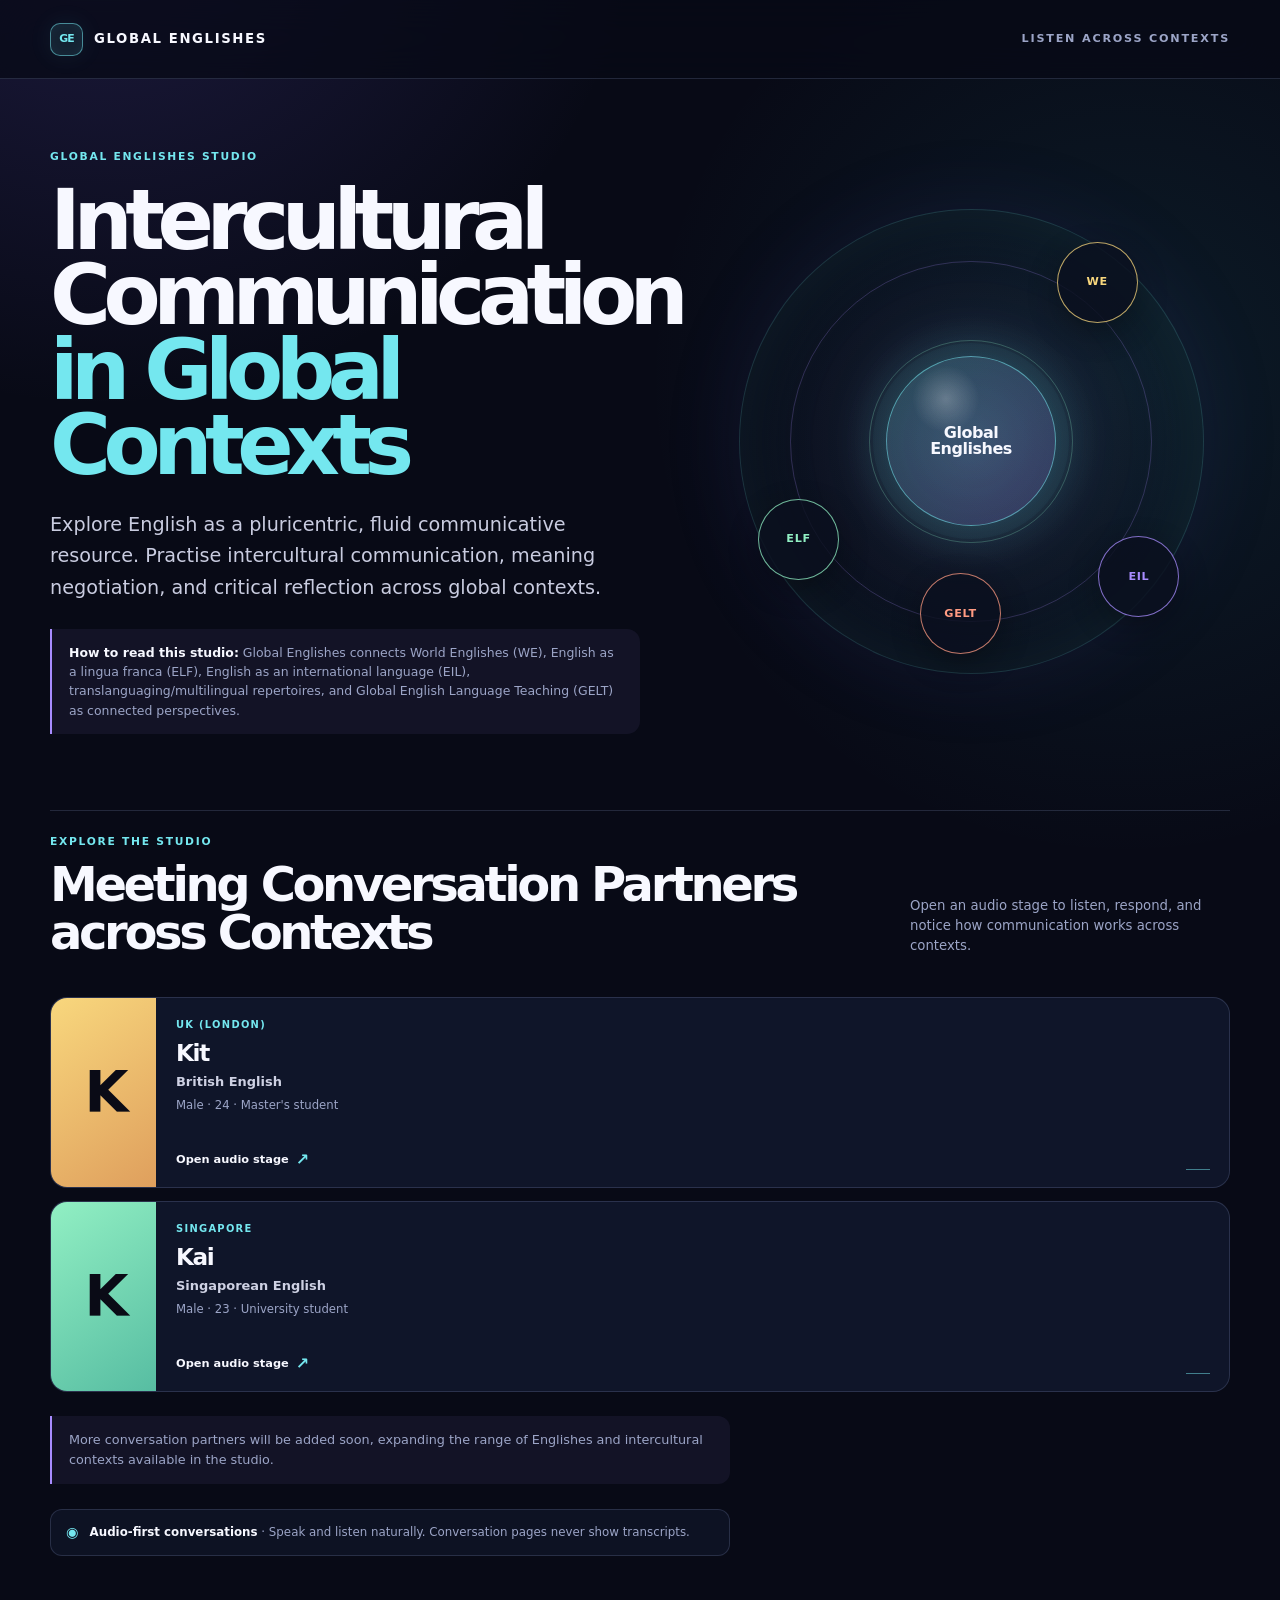
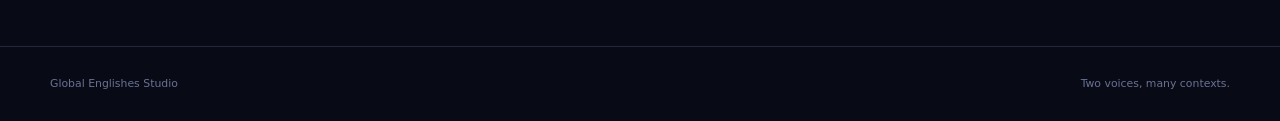
==== apps/model1_web/static/index.html @ b13c1e73 "Build Global Englishes Deepgram classroom web" ====
<!doctype html>
<html lang="en">
<head>
  <meta charset="utf-8">
  <meta name="viewport" content="width=device-width, initial-scale=1">
  <meta name="description" content="Explore Global Englishes through five audio-first learning personas.">
  <title>Global Englishes</title>
  <link rel="stylesheet" href="styles.css">
  <script src="portal.js" defer></script>
</head>
<body>
  <a class="skip-link" href="#main-content">Skip to conversation partners</a>

  <header class="site-header">
    <div class="shell header-inner">
      <a class="wordmark" href="./" aria-label="Global Englishes home">
        <span class="wordmark-mark" aria-hidden="true">GE</span>
        <span>Global Englishes</span>
      </a>
      <p class="header-tagline">Listen across contexts</p>
    </div>
  </header>

  <main id="main-content">
    <section class="hero shell" aria-labelledby="page-title">
      <div class="hero-copy">
        <p class="eyebrow">Global Englishes Studio</p>
        <h1 id="page-title" aria-label="Intercultural Communication in Global Contexts">Intercultural Communication <span>in Global Contexts</span></h1>
        <p class="hero-intro">
          Explore English as a pluricentric, fluid communicative resource. Practise
          intercultural communication, meaning negotiation, and critical reflection
          across global contexts.
        </p>
        <p class="category-note">
          <strong>How to read this studio:</strong> Global Englishes connects World Englishes
          (WE), English as a lingua franca (ELF), English as an international language (EIL),
          translanguaging/multilingual repertoires, and Global English Language Teaching
          (GELT) as connected perspectives.
        </p>
      </div>
      <div class="hero-orbit" aria-hidden="true">
        <span class="orbit orbit-we">WE</span>
        <span class="orbit orbit-elf">ELF</span>
        <span class="orbit orbit-eil">EIL</span>
        <span class="orbit orbit-gelt">GELT</span>
        <span class="orbit-center">Global<br>Englishes</span>
      </div>
    </section>

    <section class="portal shell" aria-labelledby="explore-heading">
      <div class="section-heading">
        <div>
          <p class="eyebrow">Explore the studio</p>
          <h2 id="explore-heading">Meeting Conversation Partners across Contexts</h2>
        </div>
        <p class="section-description">Open an audio stage to listen, respond, and notice how communication works across contexts.</p>
      </div>

      <div class="persona-grid" aria-label="Global Englishes conversation partners">
        <a class="persona-card" data-persona-id="deepgram_kit" href="/personas/deepgram-kit/">
          <span class="persona-monogram monogram-kit" aria-hidden="true">K</span>
          <span class="persona-card-content">
            <span class="persona-location">UK (London)</span>
            <span class="persona-name">Kit</span>
            <span class="persona-variety">British English</span>
            <span class="persona-context">Male · 24 · Master's student</span>
            <span class="persona-link">Open audio stage <span aria-hidden="true">↗</span></span>
          </span>
        </a>
        <a class="persona-card" data-persona-id="deepgram_kai" href="/personas/deepgram-kai/">
          <span class="persona-monogram monogram-kai" aria-hidden="true">K</span>
          <span class="persona-card-content">
            <span class="persona-location">Singapore</span>
            <span class="persona-name">Kai</span>
            <span class="persona-variety">Singaporean English</span>
            <span class="persona-context">Male · 23 · University student</span>
            <span class="persona-link">Open audio stage <span aria-hidden="true">↗</span></span>
          </span>
        </a>
      </div>

      <p class="coming-soon-note">More conversation partners will be added soon, expanding the range of Englishes and intercultural contexts available in the studio.</p>

      <p class="audio-note" role="note"><span class="audio-note-icon" aria-hidden="true">◉</span><span><strong>Audio-first conversations</strong> · Speak and listen naturally. Conversation pages never show transcripts.</span></p>
    </section>
  </main>

  <footer class="site-footer">
    <div class="shell footer-inner">
      <p>Global Englishes Studio</p>
      <p>Two voices, many contexts.</p>
    </div>
  </footer>
</body>
</html>
---- apps/model1_web/static/styles.css ----
:root {
  color-scheme: dark;
  --ink: #f7f8ff;
  --muted: #9ca5c7;
  --dim: #697293;
  --bg: #080a16;
  --panel: #11162a;
  --panel-strong: #151c35;
  --panel-soft: rgba(17, 22, 42, .78);
  --line: rgba(181, 196, 255, .16);
  --line-strong: rgba(181, 196, 255, .3);
  --cyan: #74e7ef;
  --mint: #91efc3;
  --violet: #a88cff;
  --coral: #ff9b82;
  --yellow: #f8d77d;
  --shadow: 0 24px 70px rgba(0, 0, 0, .35);
  --shell: 1180px;
}

* {
  box-sizing: border-box;
}

html {
  min-width: 320px;
  scroll-behavior: smooth;
}

body {
  min-height: 100vh;
  margin: 0;
  color: var(--ink);
  background:
    radial-gradient(circle at 8% -8%, rgba(105, 86, 212, .23), transparent 34rem),
    radial-gradient(circle at 88% 22%, rgba(47, 183, 197, .1), transparent 30rem),
    var(--bg);
  font-family: Inter, ui-sans-serif, system-ui, -apple-system, BlinkMacSystemFont, "Segoe UI", sans-serif;
  line-height: 1.5;
  text-rendering: optimizeLegibility;
}

body::before {
  position: fixed;
  inset: 0;
  z-index: -1;
  pointer-events: none;
  content: "";
  opacity: .17;
  background-image: linear-gradient(rgba(255, 255, 255, .025) 1px, transparent 1px), linear-gradient(90deg, rgba(255, 255, 255, .025) 1px, transparent 1px);
  background-size: 48px 48px;
  mask-image: linear-gradient(to bottom, black, transparent 88%);
}

[hidden] {
  display: none !important;
}

button,
a,
input,
select {
  -webkit-tap-highlight-color: transparent;
}

button,
input,
select {
  font: inherit;
}

a {
  color: inherit;
}

.shell {
  width: min(calc(100% - 48px), var(--shell));
  margin-inline: auto;
}

.skip-link {
  position: fixed;
  top: 14px;
  left: 18px;
  z-index: 10;
  padding: 9px 13px;
  border: 1px solid var(--cyan);
  border-radius: 999px;
  color: #051015;
  background: var(--cyan);
  font-size: .78rem;
  font-weight: 800;
  text-decoration: none;
  transform: translateY(-180%);
  transition: transform .2s ease;
}

.skip-link:focus {
  transform: translateY(0);
}

.site-header {
  border-bottom: 1px solid var(--line);
  background: rgba(8, 10, 22, .74);
  backdrop-filter: blur(18px);
}

.header-inner {
  display: flex;
  min-height: 78px;
  align-items: center;
  justify-content: space-between;
  gap: 20px;
}

.wordmark {
  display: inline-flex;
  align-items: center;
  gap: 11px;
  color: var(--ink);
  font-size: .83rem;
  font-weight: 780;
  letter-spacing: .12em;
  text-decoration: none;
  text-transform: uppercase;
}

.wordmark-mark {
  display: grid;
  width: 33px;
  height: 33px;
  place-items: center;
  border: 1px solid rgba(116, 231, 239, .55);
  border-radius: 10px;
  color: var(--cyan);
  background: rgba(116, 231, 239, .08);
  box-shadow: inset 0 0 20px rgba(116, 231, 239, .08), 0 0 24px rgba(116, 231, 239, .08);
  font-size: .68rem;
  letter-spacing: -.08em;
}

.header-tagline {
  margin: 0;
  color: var(--muted);
  font-size: .7rem;
  font-weight: 650;
  letter-spacing: .16em;
  text-transform: uppercase;
}

.eyebrow {
  margin: 0;
  color: var(--cyan);
  font-size: .67rem;
  font-weight: 800;
  letter-spacing: .16em;
  text-transform: uppercase;
}

/* Portal */
.hero {
  display: grid;
  min-height: 590px;
  grid-template-columns: minmax(0, 1.08fr) minmax(350px, .92fr);
  align-items: center;
  gap: 54px;
  padding-block: 70px 76px;
}

.hero-copy {
  position: relative;
  z-index: 1;
  max-width: 670px;
}

.hero h1 {
  max-width: 760px;
  margin: 19px 0 25px;
  color: var(--ink);
  font-size: clamp(2.9rem, 6.5vw, 6.2rem);
  font-weight: 760;
  letter-spacing: -.09em;
  line-height: .9;
}

.hero h1 span {
  color: var(--cyan);
}

.hero-intro {
  max-width: 590px;
  margin: 0;
  color: #c9cce0;
  font-size: clamp(1rem, 1.8vw, 1.2rem);
  line-height: 1.65;
}

.category-note {
  max-width: 590px;
  margin: 25px 0 0;
  padding: 14px 17px;
  border-left: 2px solid var(--violet);
  border-radius: 0 13px 13px 0;
  color: var(--muted);
  background: rgba(168, 140, 255, .07);
  font-size: .78rem;
  line-height: 1.55;
}

.category-note strong {
  color: var(--ink);
}

.hero-orbit {
  position: relative;
  width: min(100%, 465px);
  aspect-ratio: 1;
  margin-inline: auto;
  border: 1px solid rgba(116, 231, 239, .18);
  border-radius: 50%;
  background: radial-gradient(circle at 50% 50%, rgba(116, 231, 239, .12), transparent 39%), radial-gradient(circle at 50% 50%, rgba(168, 140, 255, .1), transparent 68%);
  box-shadow: inset 0 0 85px rgba(116, 231, 239, .08), 0 0 80px rgba(78, 61, 168, .13);
}

.hero-orbit::before,
.hero-orbit::after {
  position: absolute;
  inset: 11%;
  border: 1px solid rgba(168, 140, 255, .23);
  border-radius: 50%;
  content: "";
}

.hero-orbit::after {
  inset: 28%;
  border-color: rgba(145, 239, 195, .26);
}

.orbit {
  position: absolute;
  z-index: 1;
  display: grid;
  width: 81px;
  height: 81px;
  place-items: center;
  border: 1px solid var(--line-strong);
  border-radius: 50%;
  color: var(--ink);
  background: rgba(11, 16, 31, .82);
  box-shadow: 0 10px 30px rgba(0, 0, 0, .3);
  font-size: .7rem;
  font-weight: 780;
  letter-spacing: .06em;
  text-transform: uppercase;
}

.orbit-we {
  top: 7%;
  right: 14%;
  border-color: rgba(248, 215, 125, .75);
  color: var(--yellow);
}

.orbit-elf {
  bottom: 20%;
  left: 4%;
  border-color: rgba(145, 239, 195, .75);
  color: var(--mint);
}

.orbit-eil {
  right: 5%;
  bottom: 12%;
  border-color: rgba(168, 140, 255, .75);
  color: var(--violet);
}

.orbit-gelt {
  bottom: 4%;
  left: 39%;
  border-color: rgba(255, 155, 130, .75);
  color: var(--coral);
}

.orbit-center {
  position: absolute;
  top: 50%;
  left: 50%;
  display: grid;
  width: 170px;
  height: 170px;
  place-items: center;
  border: 1px solid rgba(116, 231, 239, .55);
  border-radius: 50%;
  color: var(--ink);
  background: radial-gradient(circle at 35% 25%, rgba(255, 255, 255, .25), transparent 20%), linear-gradient(135deg, rgba(116, 231, 239, .22), rgba(168, 140, 255, .22));
  box-shadow: 0 0 0 13px rgba(116, 231, 239, .035), 0 0 65px rgba(116, 231, 239, .2);
  font-size: 1rem;
  font-weight: 760;
  letter-spacing: -.03em;
  line-height: 1.05;
  text-align: center;
  transform: translate(-50%, -50%);
}

.portal {
  padding-bottom: 90px;
}

.section-heading {
  display: flex;
  align-items: end;
  justify-content: space-between;
  gap: 30px;
  padding-block: 23px;
  border-top: 1px solid var(--line);
}

.section-heading h2 {
  margin: 10px 0 0;
  font-size: clamp(1.8rem, 4vw, 3rem);
  letter-spacing: -.07em;
  line-height: 1;
}

.section-description {
  max-width: 320px;
  margin: 0;
  color: var(--muted);
  font-size: .83rem;
}

.wordmark:focus-visible,
.persona-card:focus-visible,
.back-link:focus-visible,
.conversation-button:focus-visible,
.field-control:focus-visible {
  outline: 2px solid var(--cyan);
  outline-offset: 4px;
}

.persona-grid {
  display: grid;
  grid-template-columns: minmax(0, 1fr);
  gap: 13px;
  padding-top: 18px;
}

.persona-card {
  position: relative;
  display: flex;
  min-height: 191px;
  align-items: stretch;
  overflow: hidden;
  border: 1px solid var(--line);
  border-radius: 17px;
  color: var(--ink);
  background: rgba(21, 28, 53, .65);
  text-decoration: none;
  transition: border-color .22s ease, box-shadow .22s ease, transform .22s ease, background .22s ease;
}

.persona-card::after {
  position: absolute;
  right: 19px;
  bottom: 17px;
  width: 24px;
  height: 1px;
  background: var(--cyan);
  content: "";
  opacity: .5;
  transition: width .22s ease;
}

.persona-card:hover {
  border-color: rgba(116, 231, 239, .6);
  background: rgba(25, 35, 65, .87);
  box-shadow: 0 16px 40px rgba(0, 0, 0, .28), 0 0 0 1px rgba(116, 231, 239, .1);
  transform: translateY(-4px);
}

.persona-card:hover::after {
  width: 45px;
  opacity: 1;
}

.persona-monogram {
  display: grid;
  width: 105px;
  flex: 0 0 105px;
  min-height: 100%;
  place-items: center;
  color: #0a0b16;
  background: linear-gradient(145deg, var(--yellow), #df9f5d);
  font-size: 3.55rem;
  font-weight: 780;
  letter-spacing: -.11em;
}

.monogram-kai {
  background: linear-gradient(145deg, var(--mint), #57bda2);
}

.monogram-mei {
  background: linear-gradient(145deg, #c6b4ff, #8870db);
}

.monogram-ayu {
  background: linear-gradient(145deg, #a9d9ff, #6d93df);
}

.monogram-hana {
  background: linear-gradient(145deg, #f5a5cd, #ca6fa7);
}

.persona-card-content {
  display: flex;
  min-width: 0;
  flex: 1;
  flex-direction: column;
  padding: 20px 20px 19px;
}

.persona-location {
  margin-bottom: 8px;
  color: var(--cyan);
  font-size: .62rem;
  font-weight: 800;
  letter-spacing: .13em;
  text-transform: uppercase;
}

.persona-name {
  color: var(--ink);
  font-size: 1.45rem;
  font-weight: 740;
  letter-spacing: -.06em;
  line-height: 1;
}

.persona-variety {
  margin-top: 8px;
  color: #ced1e3;
  font-size: .81rem;
  font-weight: 650;
}

.persona-context {
  margin-top: 5px;
  color: var(--muted);
  font-size: .73rem;
}

.persona-link {
  display: inline-flex;
  align-items: center;
  gap: 7px;
  margin-top: auto;
  padding-top: 18px;
  color: var(--ink);
  font-size: .71rem;
  font-weight: 780;
}

.persona-link span {
  color: var(--cyan);
  font-size: 1rem;
  line-height: 1;
}

.coming-soon-note {
  max-width: 680px;
  margin: 24px 0 0;
  padding: 14px 17px;
  border-left: 2px solid var(--violet);
  border-radius: 0 12px 12px 0;
  color: var(--muted);
  background: rgba(168, 140, 255, .07);
  font-size: .8rem;
  line-height: 1.55;
}

.audio-note {
  display: flex;
  max-width: 680px;
  align-items: center;
  gap: 11px;
  margin: 25px 0 0;
  padding: 12px 15px;
  border: 1px solid var(--line);
  border-radius: 12px;
  color: var(--muted);
  background: rgba(17, 22, 42, .7);
  font-size: .74rem;
}

.audio-note strong {
  color: var(--ink);
}

.audio-note-icon {
  color: var(--cyan);
  font-size: .9rem;
}

.site-footer {
  border-top: 1px solid var(--line);
  color: var(--dim);
  font-size: .68rem;
}

.footer-inner {
  display: flex;
  min-height: 74px;
  align-items: center;
  justify-content: space-between;
  gap: 18px;
}

.footer-inner p {
  margin: 0;
}

/* Audio agent stage */
.conversation-page {
  position: relative;
  padding-block: 42px 86px;
}

.persona-topbar {
  display: flex;
  align-items: center;
  justify-content: space-between;
  gap: 18px;
  margin-bottom: 52px;
}

.back-link {
  display: inline-flex;
  align-items: center;
  gap: 8px;
  color: var(--muted);
  font-size: .75rem;
  font-weight: 750;
  text-decoration: none;
}

.back-link:hover {
  color: var(--ink);
}

.back-link span {
  color: var(--cyan);
  font-size: 1.1rem;
}

.voice-label {
  padding: 7px 11px;
  border: 1px solid var(--line);
  border-radius: 999px;
  color: var(--muted);
  background: rgba(17, 22, 42, .7);
  font-size: .62rem;
  font-weight: 800;
  letter-spacing: .14em;
  text-transform: uppercase;
}

.audio-stage {
  display: grid;
  grid-template-columns: minmax(0, .98fr) minmax(370px, 1.02fr);
  align-items: center;
  gap: clamp(40px, 7vw, 100px);
}

.identity-panel {
  max-width: 580px;
}

.identity-kicker {
  margin: 0 0 19px;
  color: var(--mint);
  font-size: .68rem;
  font-weight: 800;
  letter-spacing: .18em;
  text-transform: uppercase;
}

.identity-heading {
  display: flex;
  align-items: center;
  gap: 17px;
}

.identity-heading h1 {
  margin: 0;
  font-size: clamp(3.7rem, 8vw, 7.4rem);
  font-weight: 760;
  letter-spacing: -.11em;
  line-height: .84;
}

.identity-meta {
  margin: 24px 0 0;
  color: var(--ink);
  font-size: .92rem;
  font-weight: 700;
}

.identity-copy {
  max-width: 490px;
  margin: 13px 0 0;
  color: var(--muted);
  font-size: .94rem;
  line-height: 1.68;
}

.persona-orb {
  position: relative;
  display: grid;
  width: min(100%, 390px);
  aspect-ratio: 1;
  margin: 47px auto 0;
  place-items: center;
  border: 1px solid rgba(116, 231, 239, .38);
  border-radius: 50%;
  background: radial-gradient(circle at 34% 22%, rgba(255, 255, 255, .22), transparent 13%), radial-gradient(circle at 45% 55%, rgba(116, 231, 239, .26), transparent 38%), linear-gradient(145deg, rgba(72, 55, 165, .56), rgba(20, 48, 89, .46));
  box-shadow: 0 0 0 16px rgba(116, 231, 239, .035), 0 0 0 46px rgba(168, 140, 255, .025), inset 14px -22px 50px rgba(3, 4, 13, .34), 0 0 100px rgba(87, 113, 255, .2);
}

.persona-orb::before,
.persona-orb::after {
  position: absolute;
  border: 1px solid rgba(116, 231, 239, .32);
  border-radius: 50%;
  content: "";
  transform: rotate(-28deg) scaleY(.28);
}

.persona-orb::before {
  inset: -13%;
}

.persona-orb::after {
  inset: -22%;
  border-color: rgba(168, 140, 255, .28);
  transform: rotate(54deg) scaleY(.22);
}

.persona-avatar {
  isolation: isolate;
}

.persona-avatar-image {
  position: relative;
  z-index: 1;
  display: block;
  width: 82%;
  height: 94%;
  object-fit: contain;
  object-position: center bottom;
  filter: drop-shadow(0 18px 22px rgba(0, 0, 0, .28));
}

.orb-monogram {
  position: relative;
  z-index: 1;
  display: grid;
  width: 132px;
  height: 132px;
  place-items: center;
  border: 1px solid rgba(255, 255, 255, .4);
  border-radius: 38% 62% 48% 52%;
  color: var(--ink);
  background: rgba(8, 10, 22, .2);
  box-shadow: inset 0 0 25px rgba(255, 255, 255, .09), 0 0 35px rgba(116, 231, 239, .23);
  font-size: 4.55rem;
  font-weight: 760;
  letter-spacing: -.12em;
}

.audio-note-stage {
  margin-top: 29px;
}

.session-panel {
  position: relative;
  padding: clamp(23px, 4vw, 36px);
  border: 1px solid var(--line-strong);
  border-radius: 25px;
  background: linear-gradient(145deg, rgba(21, 28, 53, .94), rgba(11, 15, 31, .92));
  box-shadow: var(--shadow), inset 0 1px 0 rgba(255, 255, 255, .04);
}

.session-panel::before {
  position: absolute;
  top: 18px;
  right: 20px;
  width: 7px;
  height: 7px;
  border-radius: 50%;
  background: var(--cyan);
  box-shadow: 0 0 16px var(--cyan);
  content: "";
}

.session-label {
  margin: 0;
  color: var(--cyan);
  font-size: .65rem;
  font-weight: 800;
  letter-spacing: .15em;
  text-transform: uppercase;
}

.session-panel h2 {
  margin: 11px 0 6px;
  font-size: clamp(1.5rem, 3vw, 2rem);
  letter-spacing: -.07em;
  line-height: 1;
}

.session-copy {
  max-width: 440px;
  margin: 0 0 24px;
  color: var(--muted);
  font-size: .79rem;
  line-height: 1.55;
}

.onboarding-form {
  display: grid;
  gap: 14px;
}

.field-label {
  display: grid;
  gap: 7px;
  color: #d9dcf0;
  font-size: .73rem;
  font-weight: 750;
  letter-spacing: .02em;
}

.field-control {
  width: 100%;
  min-height: 46px;
  padding: 9px 12px;
  border: 1px solid var(--line-strong);
  border-radius: 11px;
  color: var(--ink);
  outline: 0;
  background: rgba(8, 10, 22, .65);
  transition: border-color .2s ease, box-shadow .2s ease, background .2s ease;
}

.field-control:hover {
  border-color: rgba(181, 196, 255, .5);
}

.field-control:focus {
  border-color: var(--cyan);
  background: rgba(8, 10, 22, .9);
  box-shadow: 0 0 0 3px rgba(116, 231, 239, .12);
}

.form-note {
  margin: -2px 0 0;
  color: var(--dim);
  font-size: .68rem;
  line-height: 1.45;
}

.session-control-row {
  display: flex;
  align-items: center;
  gap: 13px;
  margin-top: 22px;
}

.conversation-button {
  min-height: 46px;
  padding: 10px 18px;
  border: 1px solid var(--cyan);
  border-radius: 11px;
  color: #061218;
  background: var(--cyan);
  cursor: pointer;
  font-size: .77rem;
  font-weight: 820;
  transition: background .2s ease, border-color .2s ease, box-shadow .2s ease, transform .2s ease;
}

.conversation-button:hover:not(:disabled) {
  border-color: #b8fbff;
  background: #b8fbff;
  box-shadow: 0 8px 24px rgba(116, 231, 239, .18);
  transform: translateY(-2px);
}

.conversation-button:disabled {
  border-color: var(--line);
  color: var(--dim);
  background: rgba(255, 255, 255, .05);
  cursor: not-allowed;
}

.stop-button {
  color: var(--ink);
  border-color: rgba(255, 155, 130, .55);
  background: rgba(255, 155, 130, .08);
}

.stop-button:hover:not(:disabled) {
  border-color: var(--coral);
  color: #180b0d;
  background: var(--coral);
  box-shadow: 0 8px 24px rgba(255, 155, 130, .2);
}

.status-grid {
  display: grid;
  grid-template-columns: repeat(2, minmax(0, 1fr));
  margin-top: 23px;
  overflow: hidden;
  border: 1px solid var(--line);
  border-radius: 14px;
  background: rgba(8, 10, 22, .4);
}

.status-item {
  display: grid;
  min-height: 66px;
  align-content: center;
  gap: 2px;
  padding: 11px 14px;
}

.status-item:nth-child(odd) {
  border-right: 1px solid var(--line);
}

.status-item:nth-child(-n + 2) {
  border-bottom: 1px solid var(--line);
}

.status-label {
  color: var(--dim);
  font-size: .6rem;
  font-weight: 800;
  letter-spacing: .13em;
  text-transform: uppercase;
}

.status-value {
  color: var(--ink);
  font-size: .83rem;
  font-weight: 740;
}

.stage-status {
  min-height: 20px;
  margin: 15px 0 0;
  color: var(--cyan);
  font-size: .7rem;
  font-weight: 750;
  letter-spacing: .04em;
}

.error-message {
  margin: 13px 0 0;
  padding: 11px 13px;
  border: 1px solid rgba(255, 155, 130, .35);
  border-radius: 10px;
  color: #ffc4b5;
  background: rgba(255, 155, 130, .09);
  font-size: .73rem;
}

.error-message[hidden] {
  display: none;
}

#audio-player {
  display: none !important;
}

@media (max-width: 900px) {
  .hero {
    grid-template-columns: minmax(0, 1fr) minmax(290px, .8fr);
    gap: 30px;
  }

  .hero-orbit {
    width: min(100%, 365px);
  }

  .audio-stage {
    grid-template-columns: minmax(0, .9fr) minmax(330px, 1.1fr);
    gap: 36px;
  }

  .persona-orb {
    width: min(100%, 310px);
  }

  .orb-monogram {
    width: 108px;
    height: 108px;
    font-size: 3.65rem;
  }
}

@media (max-width: 700px) {
  .shell {
    width: min(calc(100% - 32px), var(--shell));
  }

  .header-inner {
    min-height: 68px;
  }

  .header-tagline {
    display: none;
  }

  .hero {
    display: block;
    min-height: 0;
    padding-block: 52px 60px;
  }

  .hero h1 {
    font-size: clamp(3.25rem, 16vw, 5.5rem);
  }

  .hero-orbit {
    width: min(86vw, 350px);
    margin-top: 48px;
  }

  .section-heading {
    display: block;
  }

  .section-description {
    margin-top: 13px;
  }

  .footer-inner {
    display: grid;
    align-content: center;
    padding-block: 15px;
  }

  .persona-topbar {
    margin-bottom: 34px;
  }

  .audio-stage {
    display: flex;
    flex-direction: column;
    align-items: stretch;
    gap: 56px;
  }

  .identity-panel {
    max-width: none;
  }

  .identity-heading h1 {
    font-size: clamp(4rem, 18vw, 6.7rem);
  }

  .persona-orb {
    width: min(80vw, 310px);
    margin-top: 40px;
  }

  .session-panel {
    width: 100%;
  }
}

@media (max-width: 440px) {
  .voice-label {
    max-width: 150px;
    overflow: hidden;
    text-overflow: ellipsis;
    white-space: nowrap;
  }

  .persona-card {
    min-height: 163px;
  }

  .persona-monogram {
    width: 78px;
    flex-basis: 78px;
    font-size: 2.6rem;
  }

  .persona-card-content {
    padding: 16px 15px;
  }

  .persona-name {
    font-size: 1.24rem;
  }

  .persona-context {
    max-width: 160px;
  }

  .identity-heading {
    gap: 11px;
  }

  .identity-kicker {
    margin-bottom: 14px;
  }

  .orb-monogram {
    width: 92px;
    height: 92px;
    font-size: 3.1rem;
  }

  .session-panel {
    padding: 22px 17px;
    border-radius: 20px;
  }

  .session-control-row {
    align-items: stretch;
    flex-direction: column;
  }

  .conversation-button {
    width: 100%;
  }
}

@media (prefers-reduced-motion: reduce) {
  *,
  *::before,
  *::after {
    scroll-behavior: auto !important;
    transition-duration: .001ms !important;
  }
}
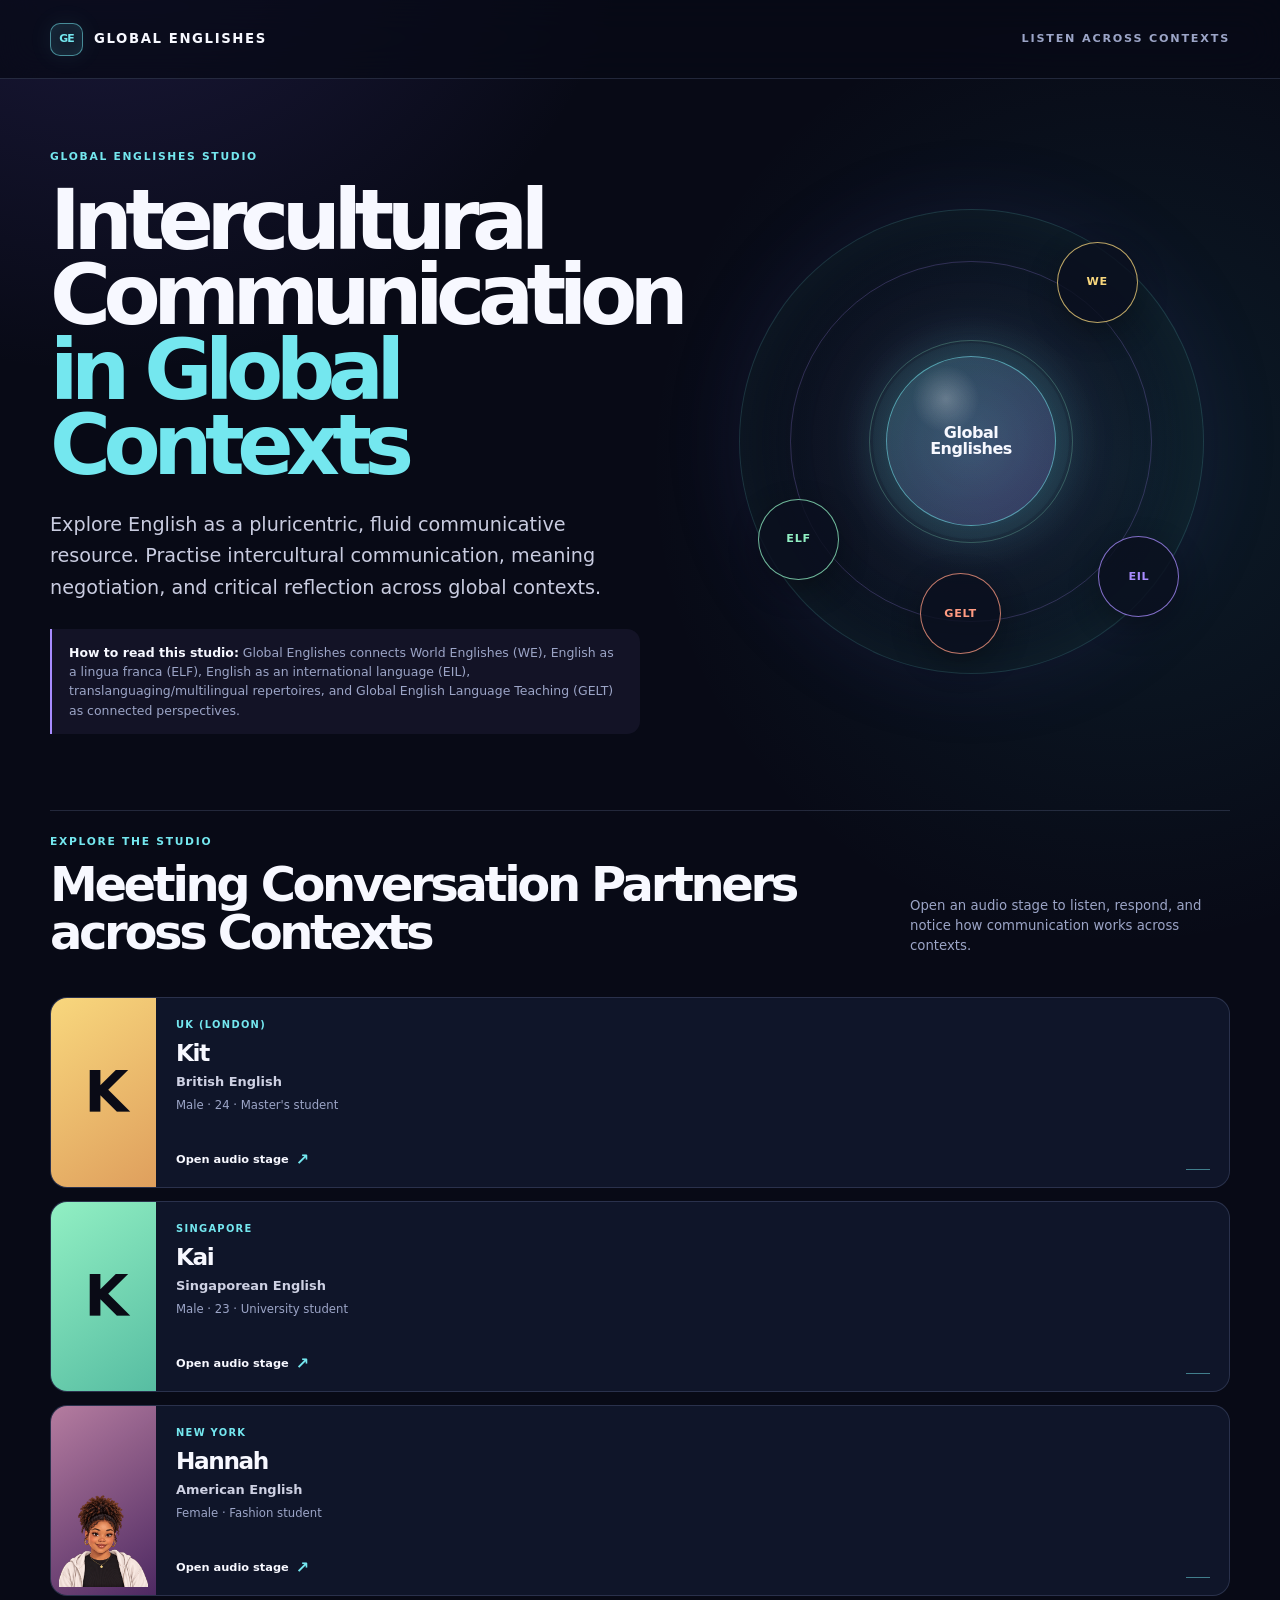
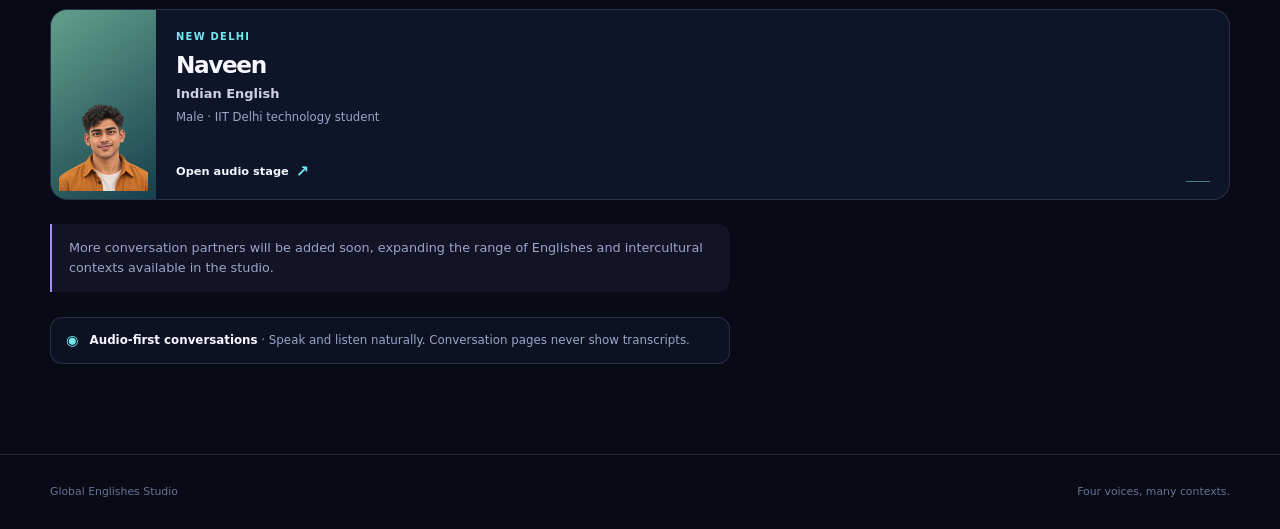
==== commit 71ea77ba: "Add Hannah and Naveen classroom personas" ====
--- a/apps/model1_web/static/index.html
+++ b/apps/model1_web/static/index.html
@@ -3,7 +3,7 @@
 <head>
   <meta charset="utf-8">
   <meta name="viewport" content="width=device-width, initial-scale=1">
-  <meta name="description" content="Explore Global Englishes through five audio-first learning personas.">
+  <meta name="description" content="Explore Global Englishes through four audio-first learning personas.">
   <title>Global Englishes</title>
   <link rel="stylesheet" href="styles.css">
   <script src="portal.js" defer></script>
@@ -77,6 +77,26 @@
             <span class="persona-link">Open audio stage <span aria-hidden="true">↗</span></span>
           </span>
         </a>
+        <a class="persona-card" data-persona-id="deepgram_hannah" href="/personas/deepgram-hannah/">
+          <img class="persona-card-image card-image-hannah" src="./avatars/hannah.png" alt="">
+          <span class="persona-card-content">
+            <span class="persona-location">New York</span>
+            <span class="persona-name">Hannah</span>
+            <span class="persona-variety">American English</span>
+            <span class="persona-context">Female · Fashion student</span>
+            <span class="persona-link">Open audio stage <span aria-hidden="true">↗</span></span>
+          </span>
+        </a>
+        <a class="persona-card" data-persona-id="deepgram_naveen" href="/personas/deepgram-naveen/">
+          <img class="persona-card-image card-image-naveen" src="./avatars/naveen.png" alt="">
+          <span class="persona-card-content">
+            <span class="persona-location">New Delhi</span>
+            <span class="persona-name">Naveen</span>
+            <span class="persona-variety">Indian English</span>
+            <span class="persona-context">Male · IIT Delhi technology student</span>
+            <span class="persona-link">Open audio stage <span aria-hidden="true">↗</span></span>
+          </span>
+        </a>
       </div>
 
       <p class="coming-soon-note">More conversation partners will be added soon, expanding the range of Englishes and intercultural contexts available in the studio.</p>
@@ -88,7 +108,7 @@
   <footer class="site-footer">
     <div class="shell footer-inner">
       <p>Global Englishes Studio</p>
-      <p>Two voices, many contexts.</p>
+      <p>Four voices, many contexts.</p>
     </div>
   </footer>
 </body>
--- a/apps/model1_web/static/styles.css
+++ b/apps/model1_web/static/styles.css
@@ -397,6 +397,25 @@
   letter-spacing: -.11em;
 }
 
+.persona-card-image {
+  display: block;
+  width: 105px;
+  flex: 0 0 105px;
+  min-height: 100%;
+  padding: 8px;
+  object-fit: contain;
+  object-position: center bottom;
+  background: linear-gradient(145deg, rgba(116, 231, 239, .18), rgba(20, 48, 89, .72));
+}
+
+.card-image-hannah {
+  background: linear-gradient(145deg, rgba(245, 165, 205, .72), rgba(94, 47, 113, .8));
+}
+
+.card-image-naveen {
+  background: linear-gradient(145deg, rgba(145, 239, 195, .64), rgba(24, 72, 84, .84));
+}
+
 .monogram-kai {
   background: linear-gradient(145deg, var(--mint), #57bda2);
 }
@@ -1000,6 +1019,12 @@
     font-size: 2.6rem;
   }
 
+  .persona-card-image {
+    width: 78px;
+    flex-basis: 78px;
+    padding: 5px;
+  }
+
   .persona-card-content {
     padding: 16px 15px;
   }
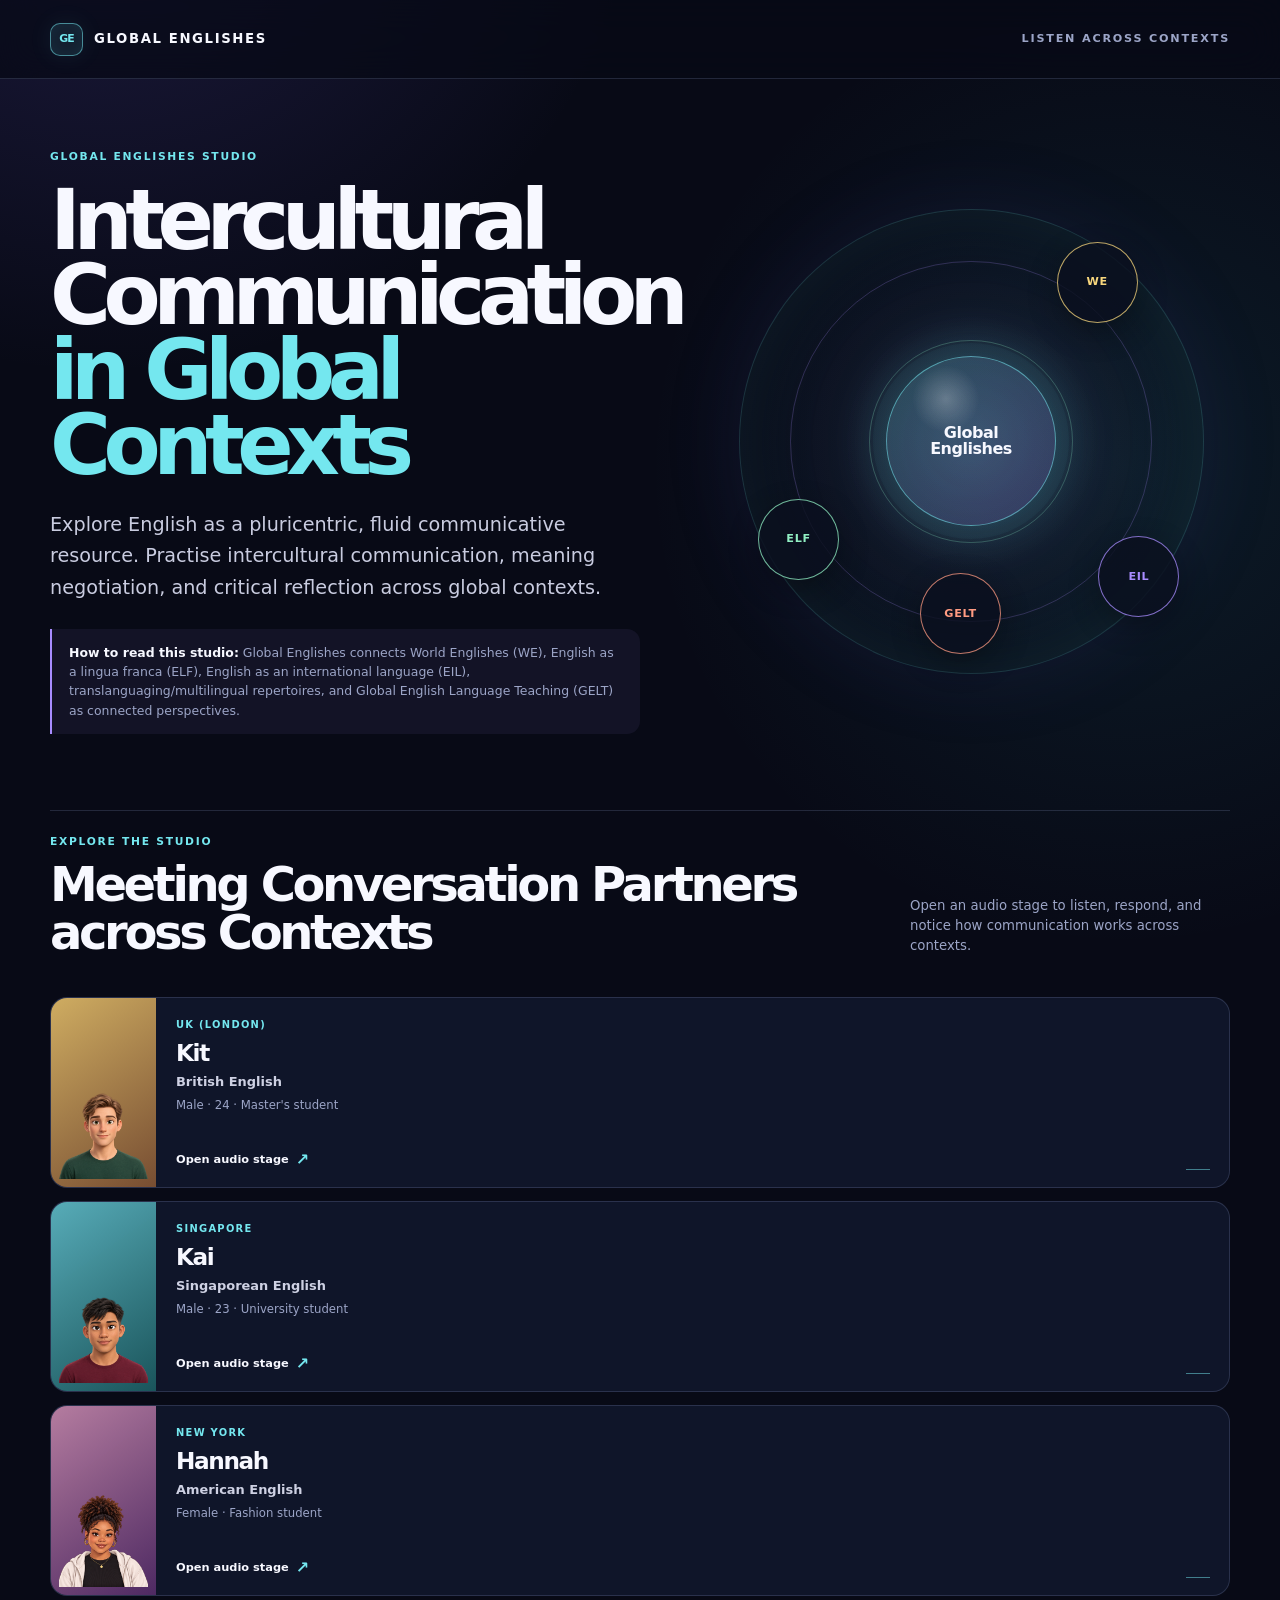
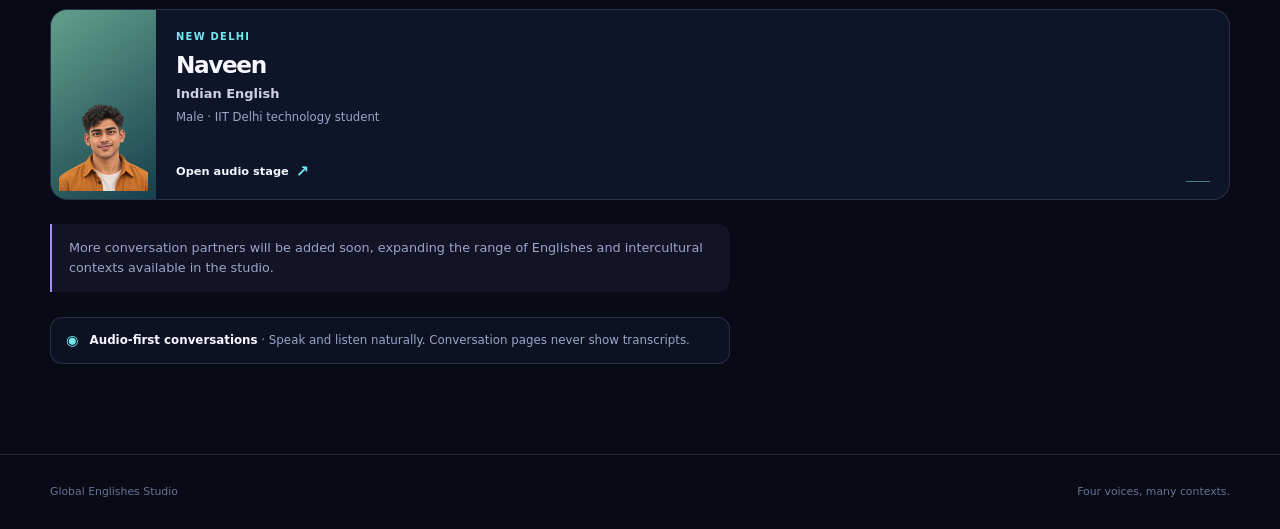
==== commit 143515d8: "Show Kit and Kai avatars on portal" ====
--- a/apps/model1_web/static/index.html
+++ b/apps/model1_web/static/index.html
@@ -58,7 +58,7 @@
 
       <div class="persona-grid" aria-label="Global Englishes conversation partners">
         <a class="persona-card" data-persona-id="deepgram_kit" href="/personas/deepgram-kit/">
-          <span class="persona-monogram monogram-kit" aria-hidden="true">K</span>
+          <img class="persona-card-image card-image-kit" src="./avatars/kit.png" alt="">
           <span class="persona-card-content">
             <span class="persona-location">UK (London)</span>
             <span class="persona-name">Kit</span>
@@ -68,7 +68,7 @@
           </span>
         </a>
         <a class="persona-card" data-persona-id="deepgram_kai" href="/personas/deepgram-kai/">
-          <span class="persona-monogram monogram-kai" aria-hidden="true">K</span>
+          <img class="persona-card-image card-image-kai" src="./avatars/kai.png" alt="">
           <span class="persona-card-content">
             <span class="persona-location">Singapore</span>
             <span class="persona-name">Kai</span>
--- a/apps/model1_web/static/styles.css
+++ b/apps/model1_web/static/styles.css
@@ -416,6 +416,14 @@
   background: linear-gradient(145deg, rgba(145, 239, 195, .64), rgba(24, 72, 84, .84));
 }
 
+.card-image-kit {
+  background: linear-gradient(145deg, rgba(255, 211, 112, .8), rgba(149, 94, 53, .78));
+}
+
+.card-image-kai {
+  background: linear-gradient(145deg, rgba(116, 231, 239, .72), rgba(29, 101, 104, .8));
+}
+
 .monogram-kai {
   background: linear-gradient(145deg, var(--mint), #57bda2);
 }
